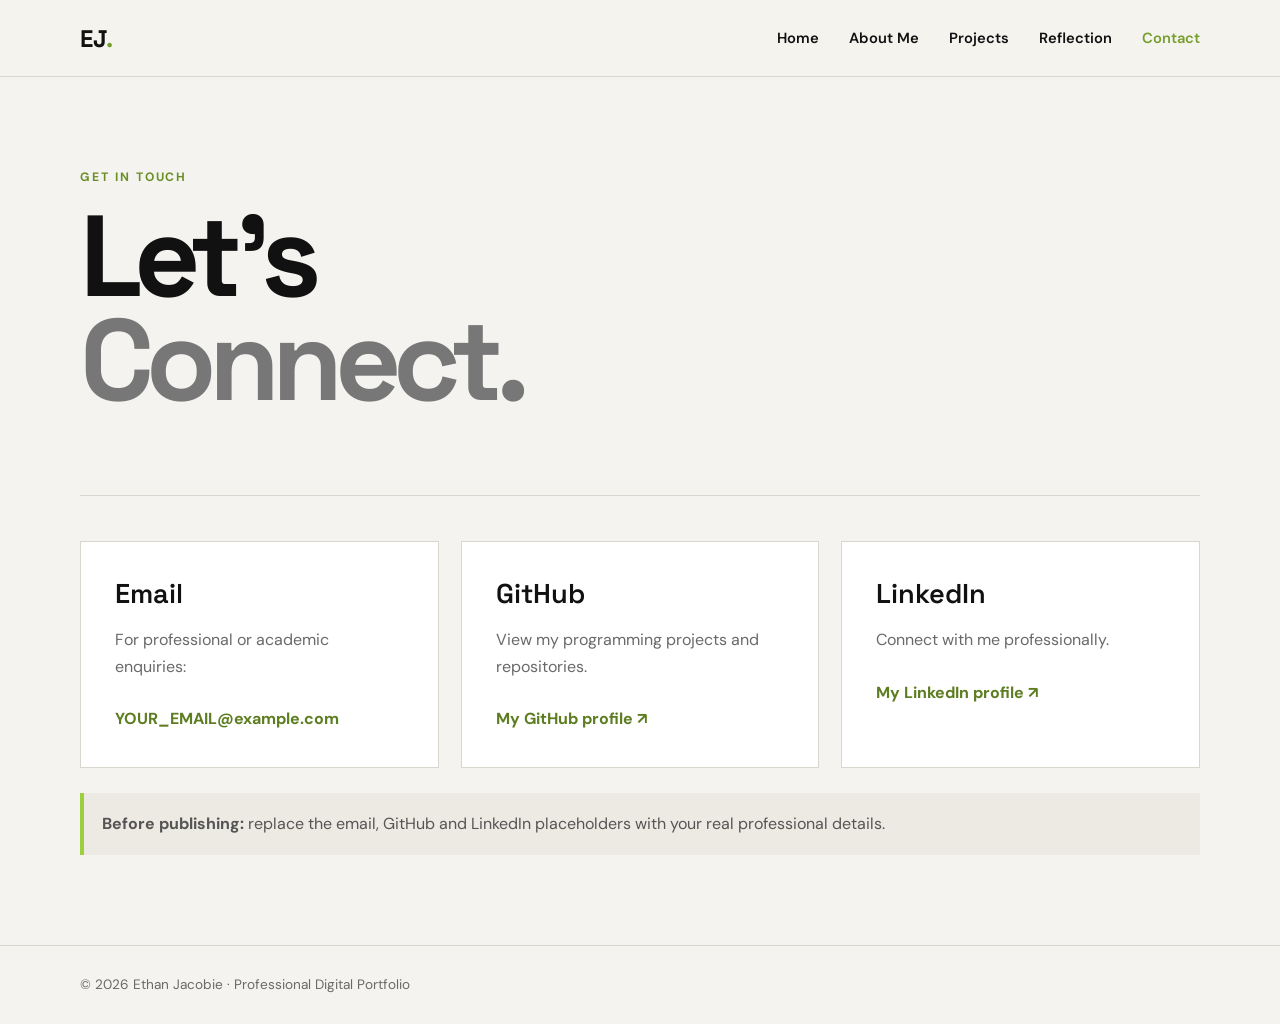
==== contact.html @ 12fae155 "Add files via upload" ====
<!DOCTYPE html>
<html lang="en">
<head>
  <meta charset="UTF-8"><meta name="viewport" content="width=device-width, initial-scale=1.0">
  <meta name="description" content="Contact details and professional profiles for Ethan Jacobie.">
  <title>Contact | Ethan Jacobie</title><link rel="stylesheet" href="style.css">
</head>
<body>
<header class="site-header"><nav class="nav container">
<a class="logo" href="index.html">EJ<span>.</span></a><button class="menu-toggle" aria-label="Open navigation">☰</button>
<div class="nav-links"><a href="index.html">Home</a><a href="about.html">About Me</a><a href="projects.html">Projects</a><a href="reflection.html">Reflection</a><a class="active" href="contact.html">Contact</a></div>
</nav></header>

<main class="page">
<section class="container page-heading"><p class="eyebrow">GET IN TOUCH</p><h1>Let's<br><span>Connect.</span></h1></section>
<section class="container contact-grid">
<div class="card"><h2>Email</h2><p>For professional or academic enquiries:</p><a class="contact-link" href="mailto:YOUR_EMAIL@example.com">YOUR_EMAIL@example.com</a></div>
<div class="card"><h2>GitHub</h2><p>View my programming projects and repositories.</p><a class="contact-link" href="YOUR_GITHUB_URL" target="_blank" rel="noopener">My GitHub profile ↗</a></div>
<div class="card"><h2>LinkedIn</h2><p>Connect with me professionally.</p><a class="contact-link" href="YOUR_LINKEDIN_URL" target="_blank" rel="noopener">My LinkedIn profile ↗</a></div>
</section>
<section class="container note"><strong>Before publishing:</strong> replace the email, GitHub and LinkedIn placeholders with your real professional details.</section>
</main>
<footer><div class="container">© 2026 Ethan Jacobie · Professional Digital Portfolio</div></footer>
<script src="script.js"></script>
</body>
</html>
---- style.css ----
@import url('https://fonts.googleapis.com/css2?family=DM+Sans:wght@400;500;600;700&family=Space+Grotesk:wght@400;500;600;700&display=swap');
:root{--bg:#f4f3ef;--text:#111;--muted:#696969;--line:#d8d6cf;--dark:#111;--accent:#b7ff4a}
*{box-sizing:border-box;margin:0;padding:0}html{scroll-behavior:smooth}body{font-family:'DM Sans',sans-serif;background:var(--bg);color:var(--text);line-height:1.65}.container{width:min(1120px,90%);margin:auto}.site-header{border-bottom:1px solid var(--line);background:rgba(244,243,239,.94);position:sticky;top:0;z-index:10;backdrop-filter:blur(12px)}.nav{height:76px;display:flex;align-items:center;justify-content:space-between}.logo{font:700 1.5rem 'Space Grotesk';color:var(--text);text-decoration:none}.logo span{color:#769e2c}.nav-links{display:flex;gap:30px}.nav-links a{color:var(--text);text-decoration:none;font-size:.92rem;font-weight:600}.nav-links a:hover,.nav-links .active{color:#769e2c}.menu-toggle{display:none;background:none;border:0;font-size:1.5rem}.hero{min-height:650px;display:grid;grid-template-columns:1.4fr .6fr;align-items:center;gap:60px}.eyebrow{font-size:.76rem;letter-spacing:.16em;font-weight:700;color:#6b8f27;margin-bottom:18px}.hero h1,.page-heading h1{font:700 clamp(4rem,9vw,7.8rem)/.9 'Space Grotesk';letter-spacing:-.07em;margin-bottom:28px}.hero h1 span,.page-heading h1 span{color:#777}.intro{max-width:650px;font-size:1.12rem;color:var(--muted);margin-bottom:30px}.buttons{display:flex;gap:12px}.button{display:inline-block;padding:13px 21px;background:var(--text);color:white;text-decoration:none;border-radius:3px;font-weight:600}.button.secondary{background:transparent;color:var(--text);border:1px solid var(--text)}.profile-card{text-align:center}.profile-placeholder{width:280px;height:350px;margin:auto;background:#d8d6cf;display:grid;place-items:center;font:700 5rem 'Space Grotesk';color:#8c8a82}.profile-card p{margin-top:18px;font-weight:700}.profile-card small{color:var(--muted)}.dark-section{background:var(--dark);color:white;padding:100px 0}.two-column{display:grid;grid-template-columns:1fr 1fr;gap:70px}.dark-section h2{font:600 3.2rem/1 'Space Grotesk';letter-spacing:-.05em}.interest-list div{display:flex;gap:25px;padding:18px 0;border-bottom:1px solid #333}.interest-list strong{color:#9bd23d}.page{min-height:calc(100vh - 140px);padding-bottom:90px}.page-heading{padding:90px 0 55px;border-bottom:1px solid var(--line)}.page-heading p:last-child{max-width:600px;color:var(--muted)}.content-grid,.projects-grid,.contact-grid{display:grid;grid-template-columns:repeat(2,1fr);gap:22px;padding-top:45px}.card,.project-card{background:white;border:1px solid var(--line);padding:34px}.card.large{grid-row:span 2}.card h2,.project-card h2{font:600 1.7rem 'Space Grotesk';margin-bottom:16px}.card p,.project-card p{color:var(--muted);margin-bottom:16px}.skills{list-style:none;display:grid;gap:8px}.skills li:before{content:'✓';color:#769e2c;font-weight:bold;margin-right:10px}.project-card{min-height:390px;position:relative}.project-number{font:600 3rem 'Space Grotesk';color:#d4d2ca;margin-bottom:25px}.tags{display:flex;gap:8px;flex-wrap:wrap;margin:22px 0}.tags span{border:1px solid var(--line);padding:5px 10px;font-size:.78rem;border-radius:20px}.text-link,.contact-link{color:#5d7d21;font-weight:700;text-decoration:none}.note{margin-top:25px;background:#eceae2;border-left:4px solid #9bcf3f;padding:18px;color:#555}.reflection{max-width:900px;margin-top:45px}.reflection p{font-size:1.04rem;margin-bottom:20px}.contact-grid{grid-template-columns:repeat(3,1fr)}.contact-link{display:inline-block;margin-top:10px;word-break:break-word}footer{border-top:1px solid var(--line);padding:28px 0;color:var(--muted);font-size:.85rem}
@media(max-width:760px){.nav{height:66px}.menu-toggle{display:block}.nav-links{display:none;position:absolute;top:66px;left:0;right:0;background:var(--bg);padding:20px 5%;border-bottom:1px solid var(--line);flex-direction:column;gap:15px}.nav-links.open{display:flex}.hero{grid-template-columns:1fr;min-height:auto;padding:75px 0}.hero h1{font-size:4.5rem}.profile-placeholder{width:210px;height:250px}.two-column,.content-grid,.projects-grid,.contact-grid{grid-template-columns:1fr}.card.large{grid-row:auto}.page-heading{padding:60px 0 40px}.page-heading h1{font-size:4.3rem}.dark-section{padding:70px 0}.dark-section h2{font-size:2.4rem}.buttons{flex-wrap:wrap}}
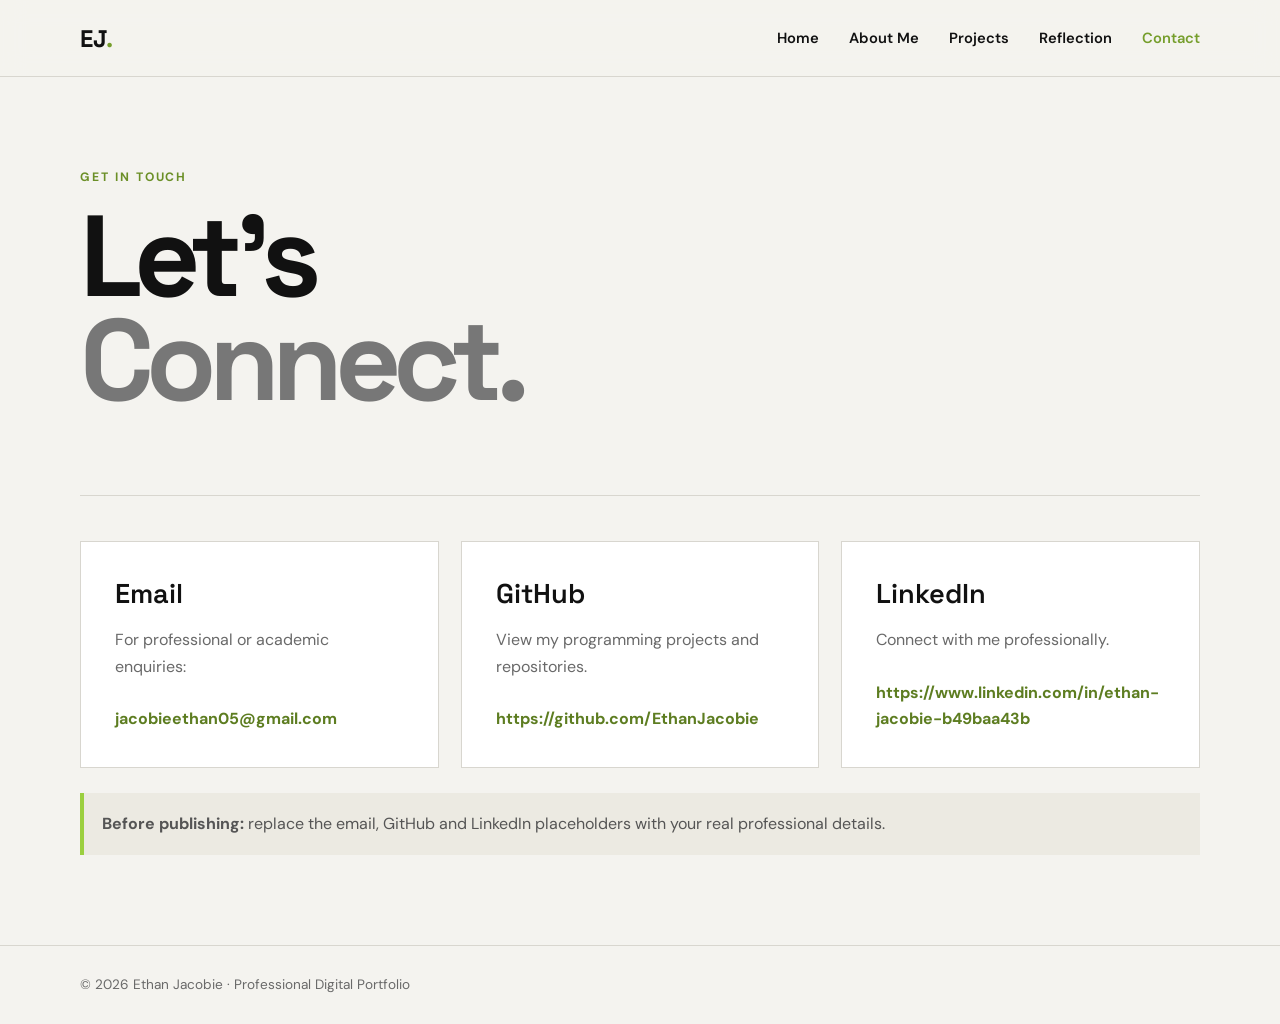
==== commit 460c5629: "Update contact.html2" ====
--- a/contact.html
+++ b/contact.html
@@ -14,13 +14,13 @@
 <main class="page">
 <section class="container page-heading"><p class="eyebrow">GET IN TOUCH</p><h1>Let's<br><span>Connect.</span></h1></section>
 <section class="container contact-grid">
-<div class="card"><h2>Email</h2><p>For professional or academic enquiries:</p><a class="contact-link" href="mailto:YOUR_EMAIL@example.com">YOUR_EMAIL@example.com</a></div>
-<div class="card"><h2>GitHub</h2><p>View my programming projects and repositories.</p><a class="contact-link" href="YOUR_GITHUB_URL" target="_blank" rel="noopener">My GitHub profile ↗</a></div>
-<div class="card"><h2>LinkedIn</h2><p>Connect with me professionally.</p><a class="contact-link" href="YOUR_LINKEDIN_URL" target="_blank" rel="noopener">My LinkedIn profile ↗</a></div>
+<div class="card"><h2>Email</h2><p>For professional or academic enquiries:</p><a class="contact-link" href="mailto:jacobieethan05@gmail.com">jacobieethan05@gmail.com</a></div>
+<div class="card"><h2>GitHub</h2><p>View my programming projects and repositories.</p><a class="contact-link" href="https://github.com/EthanJacobie" target="_blank" rel="noopener">https://github.com/EthanJacobie</a></div>
+<div class="card"><h2>LinkedIn</h2><p>Connect with me professionally.</p><a class="contact-link" href="https://www.linkedin.com/in/ethan-jacobie-b49baa43b" target="_blank" rel="noopener">https://www.linkedin.com/in/ethan-jacobie-b49baa43b</a></div>
 </section>
 <section class="container note"><strong>Before publishing:</strong> replace the email, GitHub and LinkedIn placeholders with your real professional details.</section>
 </main>
 <footer><div class="container">© 2026 Ethan Jacobie · Professional Digital Portfolio</div></footer>
 <script src="script.js"></script>
 </body>
-</html>+</html>
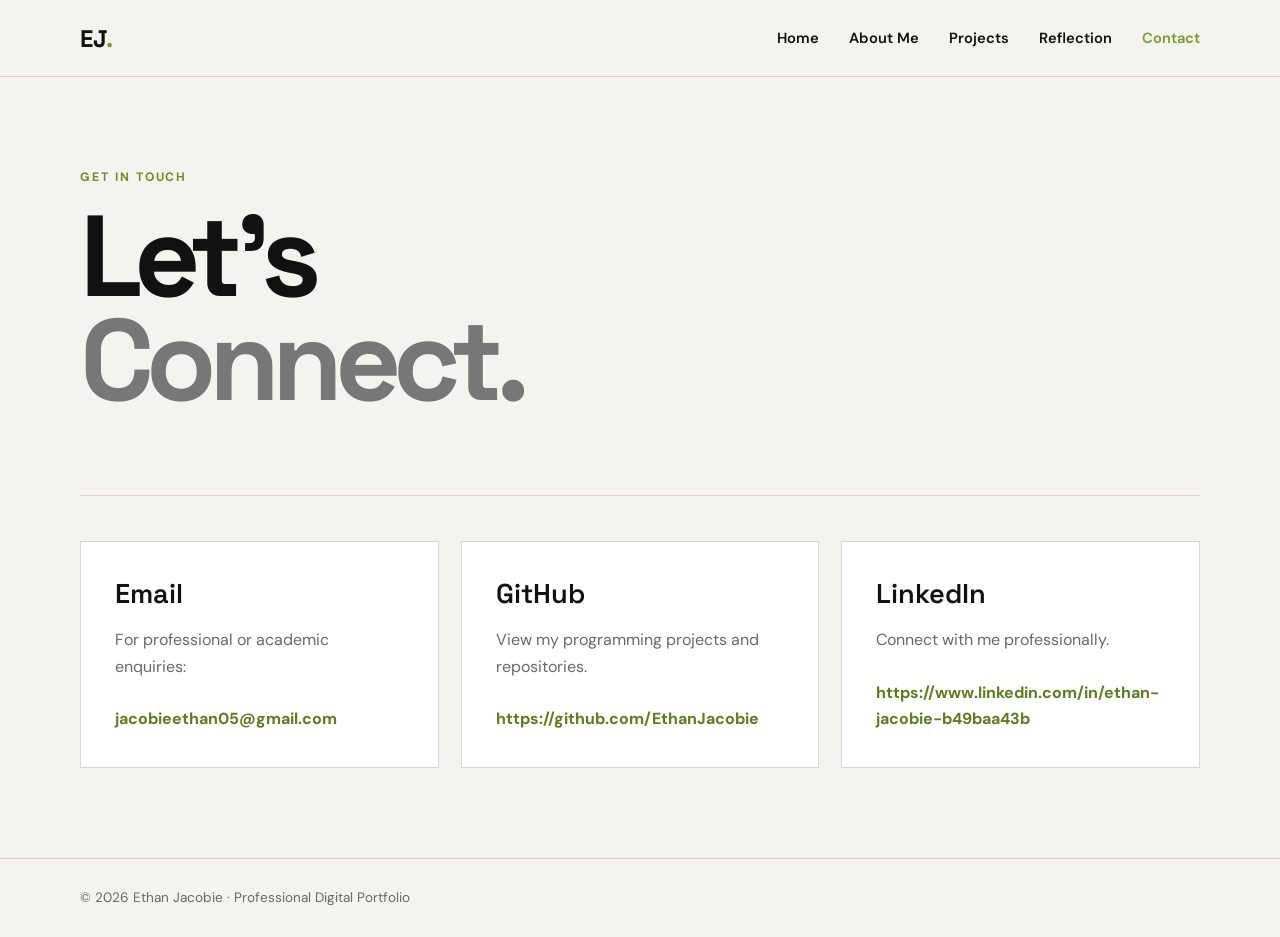
==== commit 31e39bb2: "Update contact.html3" ====
--- a/contact.html
+++ b/contact.html
@@ -18,7 +18,6 @@
 <div class="card"><h2>GitHub</h2><p>View my programming projects and repositories.</p><a class="contact-link" href="https://github.com/EthanJacobie" target="_blank" rel="noopener">https://github.com/EthanJacobie</a></div>
 <div class="card"><h2>LinkedIn</h2><p>Connect with me professionally.</p><a class="contact-link" href="https://www.linkedin.com/in/ethan-jacobie-b49baa43b" target="_blank" rel="noopener">https://www.linkedin.com/in/ethan-jacobie-b49baa43b</a></div>
 </section>
-<section class="container note"><strong>Before publishing:</strong> replace the email, GitHub and LinkedIn placeholders with your real professional details.</section>
 </main>
 <footer><div class="container">© 2026 Ethan Jacobie · Professional Digital Portfolio</div></footer>
 <script src="script.js"></script>
